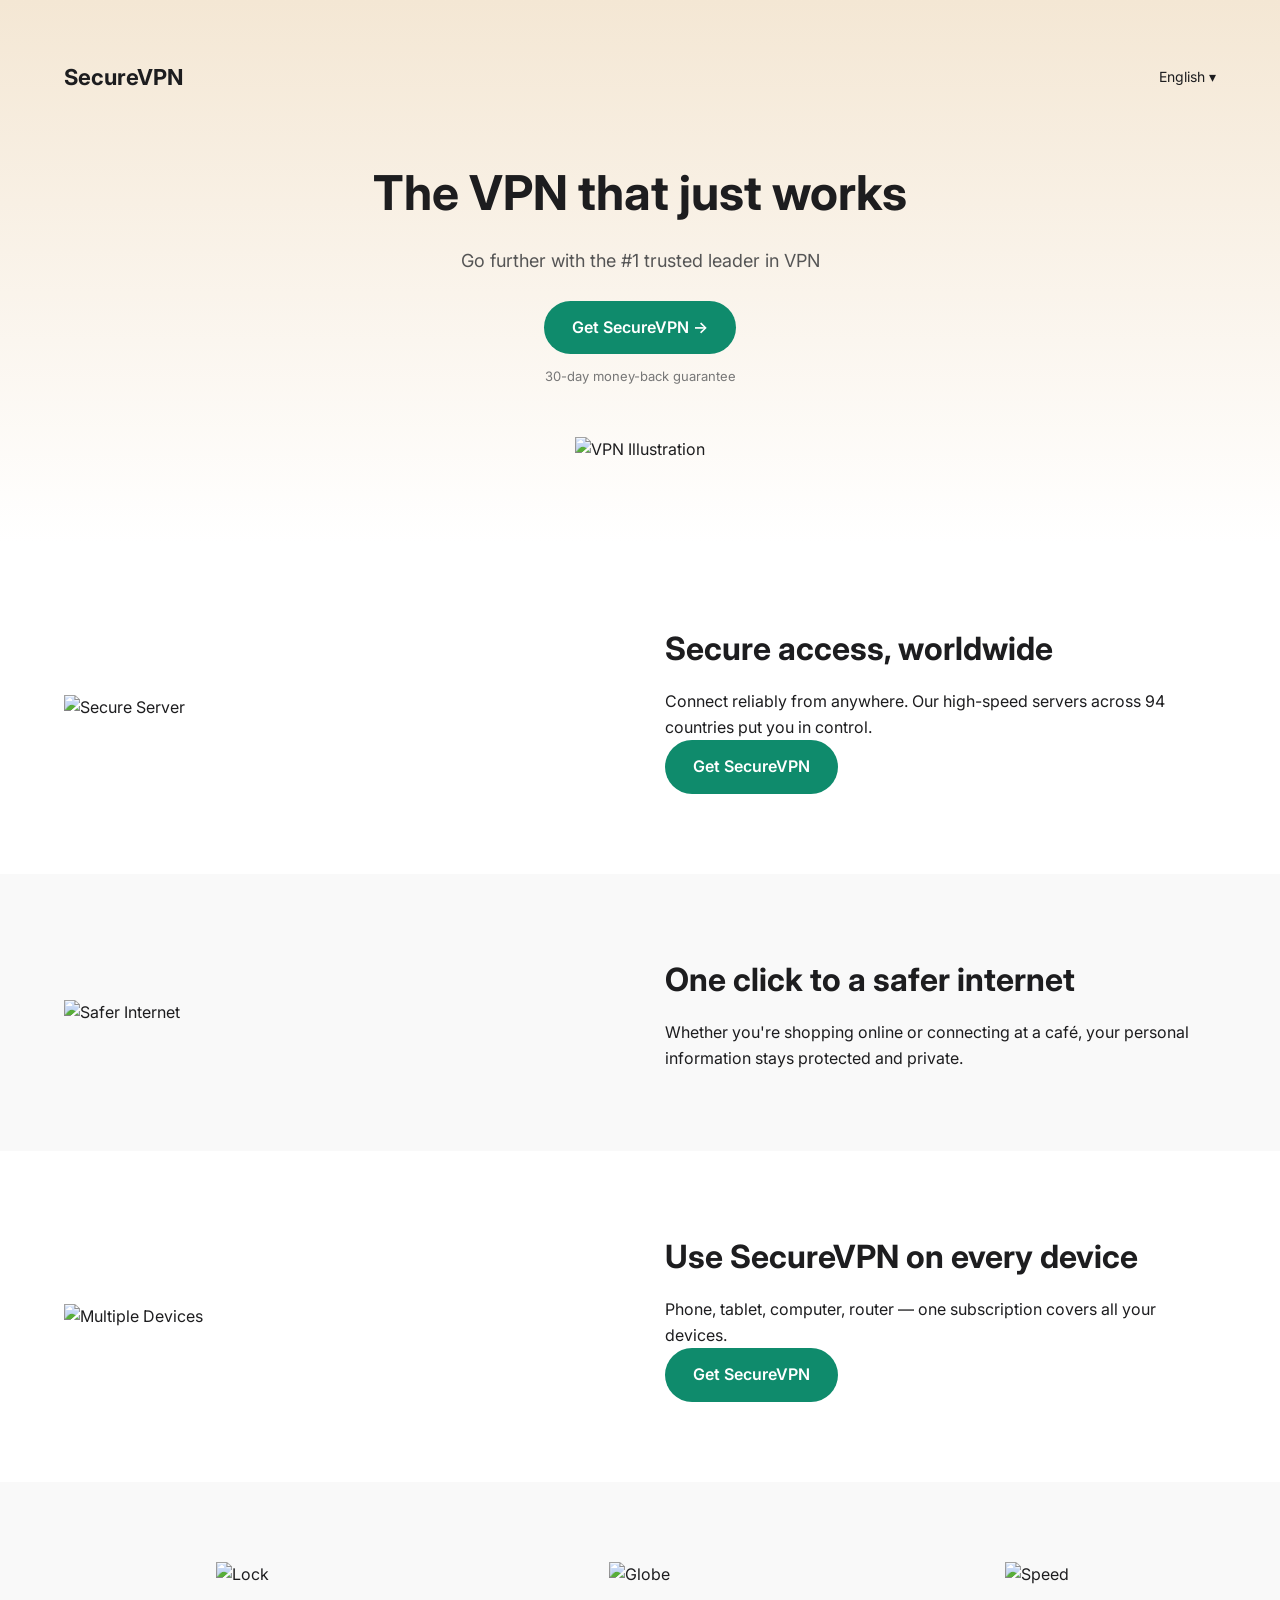
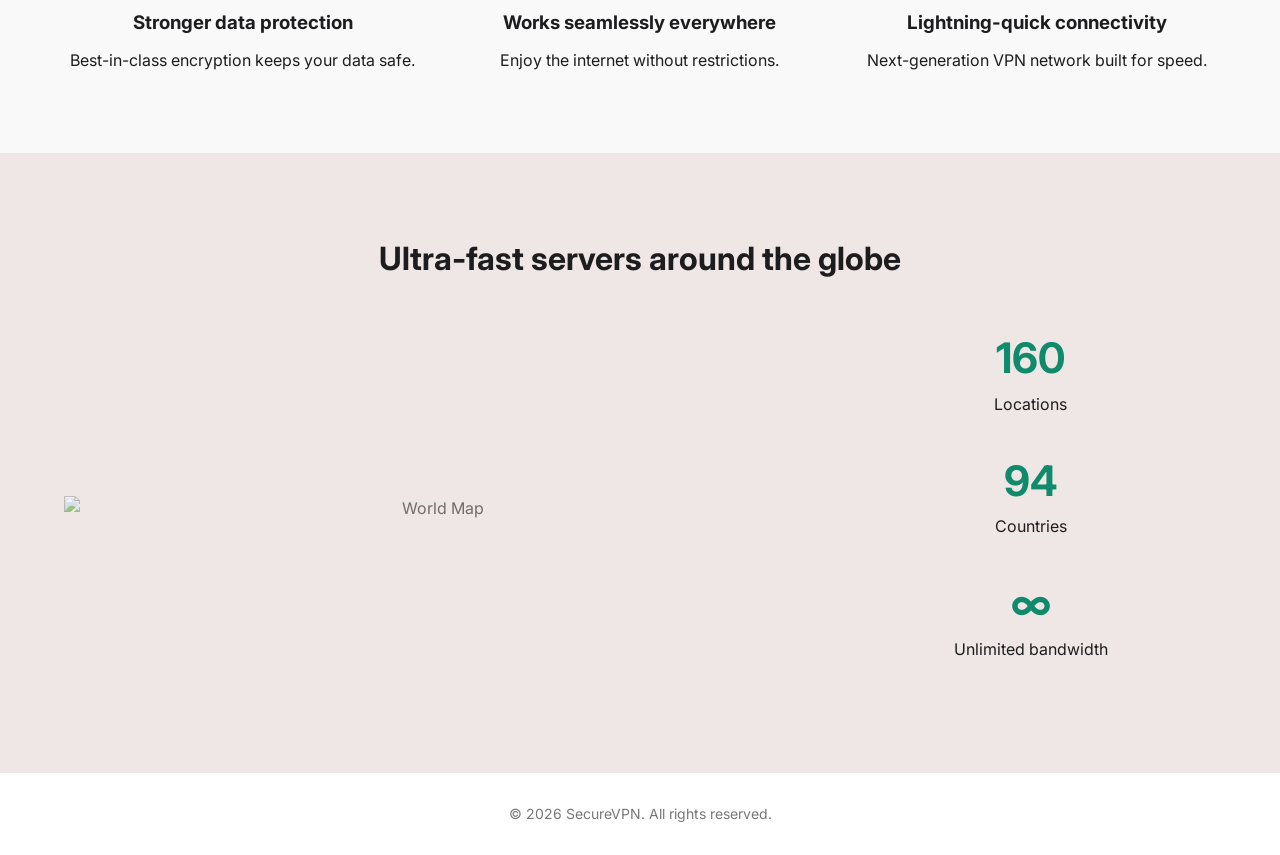
==== index.html @ f3d5aca6 "Final structure for GitHub Pages deployment" ====
<!DOCTYPE html>
<html lang="en">
<head>
  <meta charset="UTF-8">
  <title>SecureVPN - The VPN that just works</title>
  <meta name="viewport" content="width=device-width, initial-scale=1.0">
  <link rel="stylesheet" href="style.css">
  <link href="https://fonts.googleapis.com/css2?family=Inter:wght@400;600;700&display=swap" rel="stylesheet">
</head>

<body>

<header class="hero">
  <div class="container">
    <div class="nav">
      <div class="logo">SecureVPN</div>
      <div class="language">English ▾</div>
    </div>

    <div class="hero-content">
      <h1>The VPN that just works</h1>
      <p>Go further with the #1 trusted leader in VPN</p>
      <a href="#" class="btn-primary">Get SecureVPN →</a>
      <span class="guarantee">30-day money-back guarantee</span>
    </div>

    <div class="hero-illustration">
      <img src="https://cdn-icons-png.flaticon.com/512/3050/3050153.png" alt="VPN Illustration">
    </div>
  </div>
</header>


<section class="feature-section">
  <div class="container grid">
    <div>
      <img src="https://cdn-icons-png.flaticon.com/512/4144/4144787.png" alt="Secure Server">
    </div>
    <div>
      <h2>Secure access, worldwide</h2>
      <p>Connect reliably from anywhere. Our high-speed servers across 94 countries put you in control.</p>
      <a href="#" class="btn-primary">Get SecureVPN</a>
    </div>
  </div>
</section>


<section class="feature-section alt">
  <div class="container grid reverse">
    <div>
      <h2>One click to a safer internet</h2>
      <p>Whether you're shopping online or connecting at a café, your personal information stays protected and private.</p>
    </div>
    <div>
      <img src="https://cdn-icons-png.flaticon.com/512/3135/3135715.png" alt="Safer Internet">
    </div>
  </div>
</section>


<section class="devices">
  <div class="container grid">
    <div>
      <img src="https://cdn-icons-png.flaticon.com/512/4257/4257483.png" alt="Multiple Devices">
    </div>
    <div>
      <h2>Use SecureVPN on every device</h2>
      <p>Phone, tablet, computer, router — one subscription covers all your devices.</p>
      <a href="#" class="btn-primary">Get SecureVPN</a>
    </div>
  </div>
</section>


<section class="advantages">
  <div class="container three-col">

    <div class="adv">
      <img src="https://cdn-icons-png.flaticon.com/512/3064/3064197.png" alt="Lock">
      <h3>Stronger data protection</h3>
      <p>Best-in-class encryption keeps your data safe.</p>
    </div>

    <div class="adv">
      <img src="https://cdn-icons-png.flaticon.com/512/854/854878.png" alt="Globe">
      <h3>Works seamlessly everywhere</h3>
      <p>Enjoy the internet without restrictions.</p>
    </div>

    <div class="adv">
      <img src="https://cdn-icons-png.flaticon.com/512/1828/1828843.png" alt="Speed">
      <h3>Lightning-quick connectivity</h3>
      <p>Next-generation VPN network built for speed.</p>
    </div>

  </div>
</section>


<section class="stats">
  <div class="container">
    <h2>Ultra-fast servers around the globe</h2>

    <div class="stats-grid">
      <img src="https://upload.wikimedia.org/wikipedia/commons/8/80/World_map_-_low_resolution.svg" alt="World Map">

      <div class="numbers">
        <div>
          <h3>160</h3>
          <p>Locations</p>
        </div>
        <div>
          <h3>94</h3>
          <p>Countries</p>
        </div>
        <div>
          <h3>∞</h3>
          <p>Unlimited bandwidth</p>
        </div>
      </div>
    </div>
  </div>
</section>


<footer>
  <div class="container">
    © 2026 SecureVPN. All rights reserved.
  </div>
</footer>

</body>
</html>
---- style.css ----
* {
  margin: 0;
  padding: 0;
  box-sizing: border-box;
  font-family: 'Inter', sans-serif;
}

body {
  background: #f6f7f8;
  color: #1d1d1f;
  line-height: 1.6;
}

.container {
  width: 90%;
  max-width: 1200px;
  margin: auto;
}

.hero {
  background: linear-gradient(180deg, #f4e7d4 0%, #ffffff 100%);
  padding: 60px 0 80px;
  text-align: center;
}

.nav {
  display: flex;
  justify-content: space-between;
  align-items: center;
  margin-bottom: 60px;
}

.logo {
  font-weight: 700;
  font-size: 22px;
}

.language {
  font-size: 14px;
}

.hero-content h1 {
  font-size: 48px;
  font-weight: 700;
  margin-bottom: 15px;
}

.hero-content p {
  font-size: 18px;
  margin-bottom: 25px;
  color: #555;
}

.btn-primary {
  background: #0f8b6c;
  color: white;
  padding: 14px 28px;
  border-radius: 30px;
  text-decoration: none;
  font-weight: 600;
  display: inline-block;
  transition: 0.3s ease;
}

.btn-primary:hover {
  background: #0c6e55;
}

.guarantee {
  display: block;
  margin-top: 12px;
  font-size: 13px;
  color: #777;
}

.hero-illustration img {
  width: 450px;
  margin-top: 50px;
}

.feature-section {
  padding: 80px 0;
  background: #ffffff;
}

.feature-section.alt {
  background: #f9f9f9;
}

.grid {
  display: grid;
  grid-template-columns: 1fr 1fr;
  gap: 50px;
  align-items: center;
}

.grid img {
  width: 100%;
}

.reverse {
  direction: rtl;
}

.reverse > * {
  direction: ltr;
}

h2 {
  font-size: 32px;
  margin-bottom: 15px;
}

.devices {
  padding: 80px 0;
  background: #ffffff;
}

.advantages {
  padding: 80px 0;
  background: #f9f9f9;
  text-align: center;
}

.three-col {
  display: grid;
  grid-template-columns: repeat(3, 1fr);
  gap: 40px;
}

.adv img {
  width: 80px;
  margin-bottom: 20px;
}

.adv h3 {
  margin-bottom: 10px;
}

.stats {
  padding: 80px 0;
  background: #efe7e5;
  text-align: center;
}

.stats-grid {
  display: grid;
  grid-template-columns: 2fr 1fr;
  gap: 40px;
  margin-top: 40px;
  align-items: center;
}

.stats-grid img {
  width: 100%;
  opacity: 0.6;
}

.numbers div {
  margin-bottom: 30px;
}

.numbers h3 {
  font-size: 42px;
  color: #0f8b6c;
}

footer {
  padding: 30px 0;
  text-align: center;
  background: #ffffff;
  font-size: 14px;
  color: #777;
}

/* Responsive */

@media(max-width: 900px) {
  .grid, .stats-grid, .three-col {
    grid-template-columns: 1fr;
  }

  .hero-content h1 {
    font-size: 34px;
  }

  .hero-illustration img {
    width: 100%;
  }
}
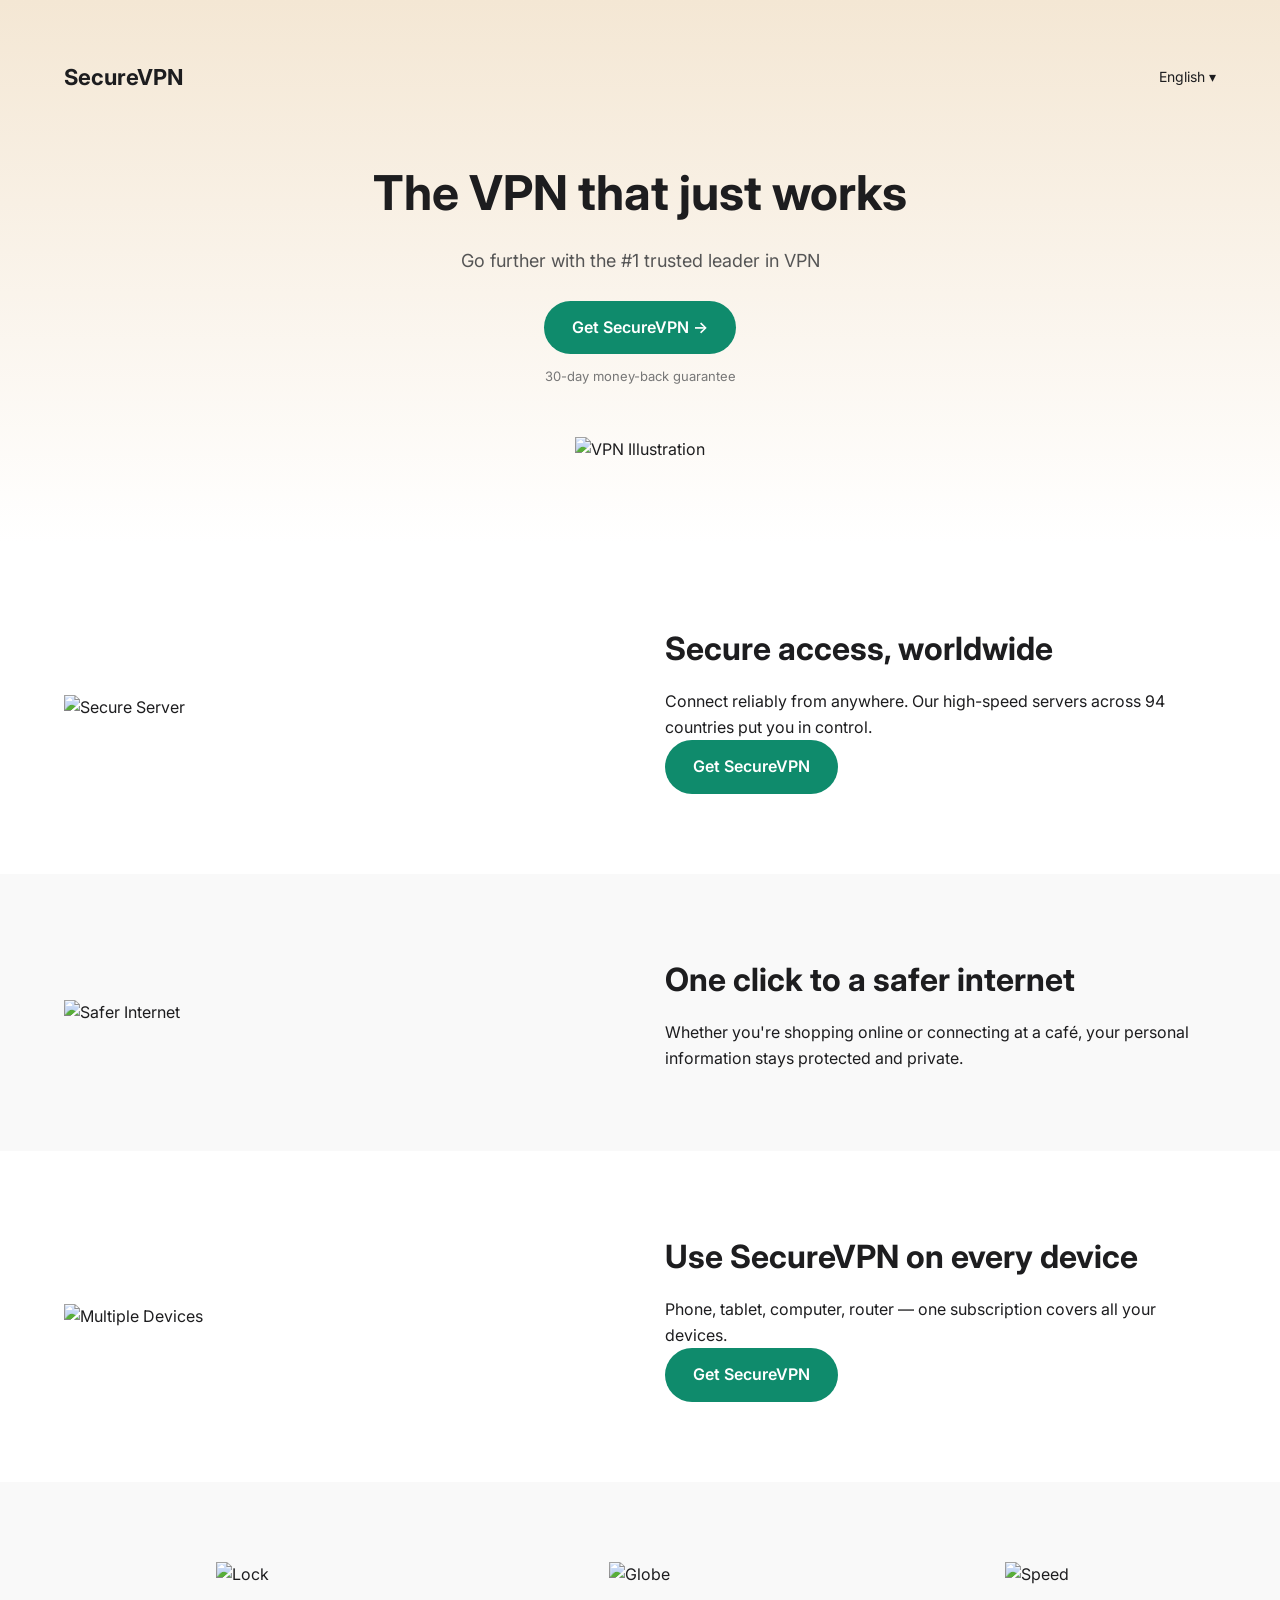
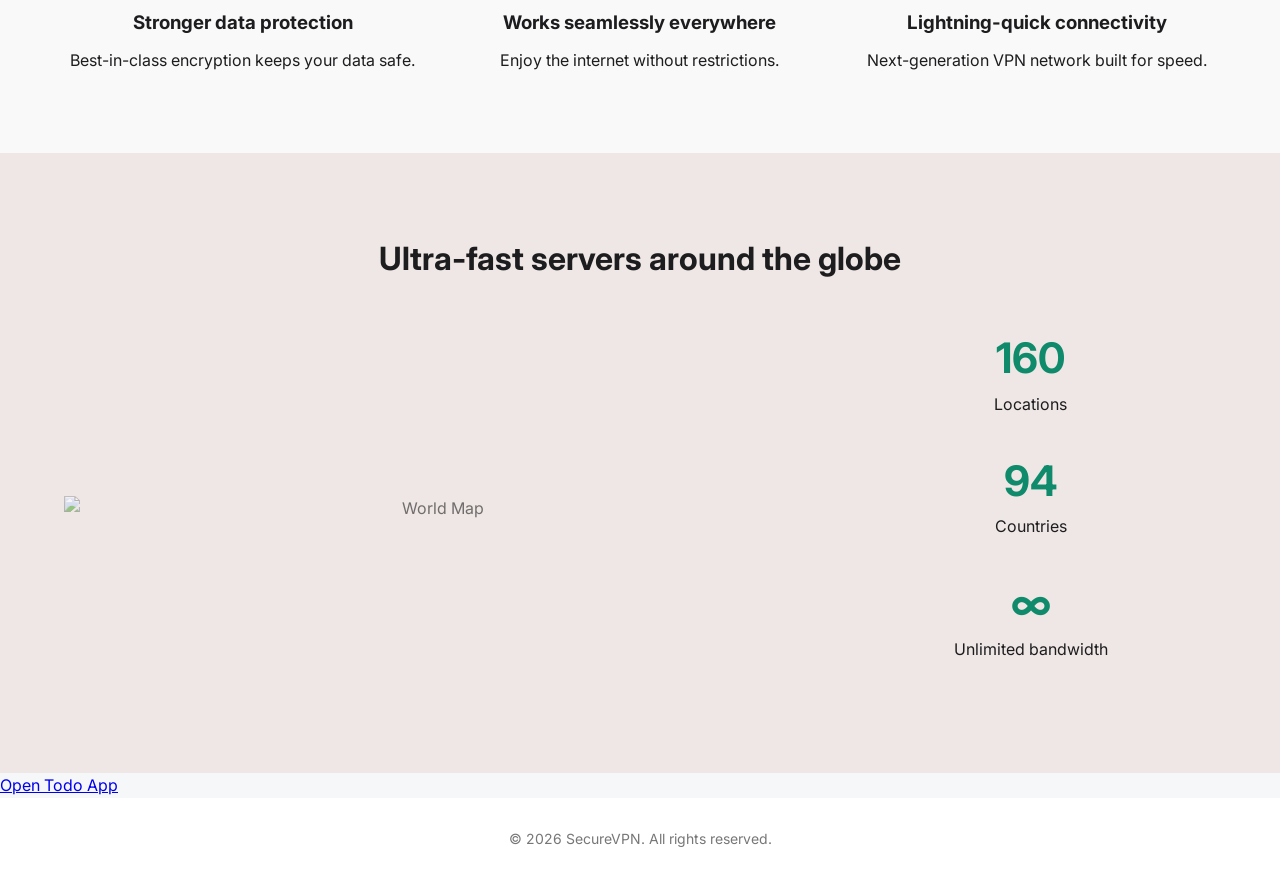
==== commit 0637949f: "Added navigation link to Todo App from Landing Page" ====
--- a/index.html
+++ b/index.html
@@ -121,7 +121,7 @@
     </div>
   </div>
 </section>
-
+<a href="todo/" target="_blank">Open Todo App</a>
 
 <footer>
   <div class="container">
